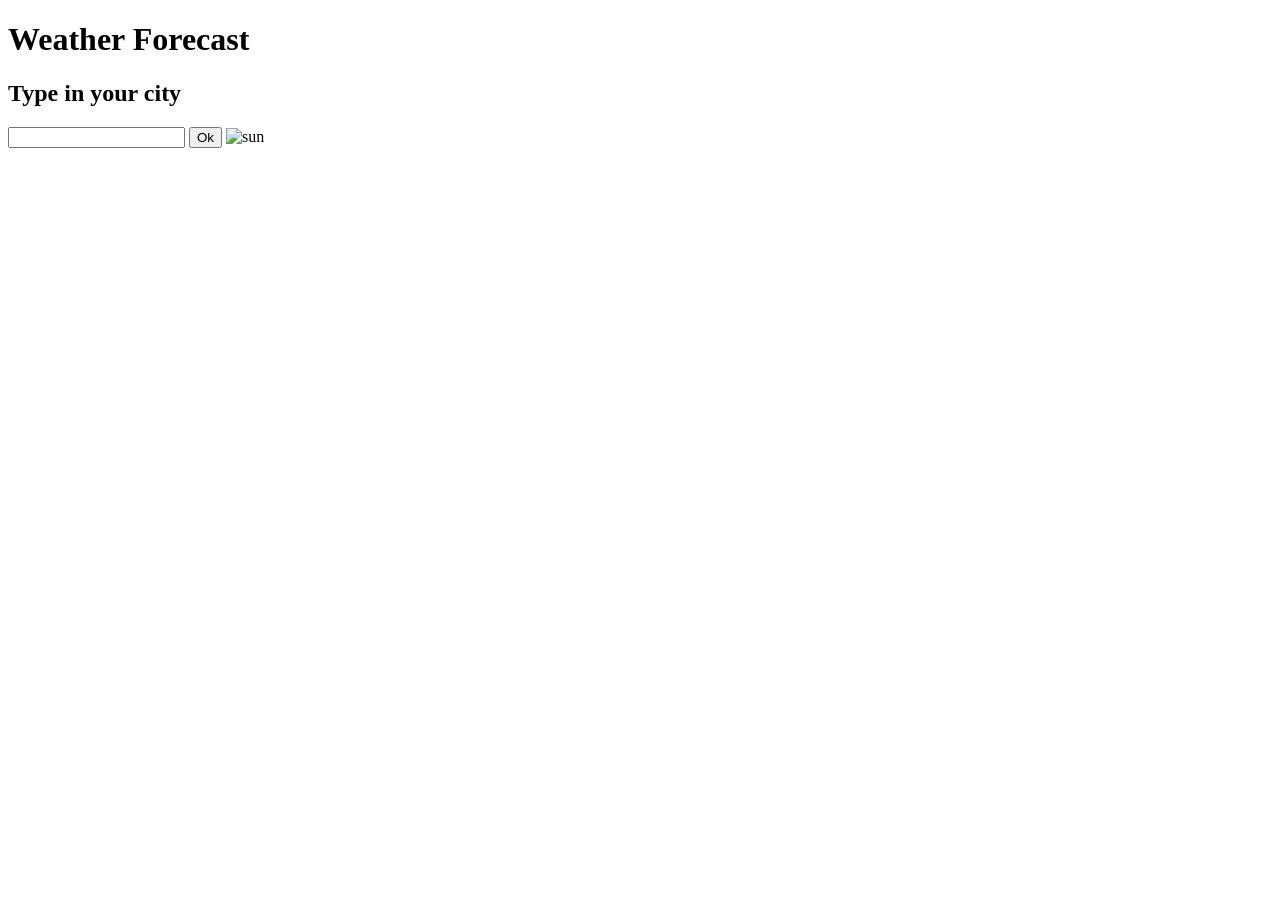
==== start.html @ e26729fb "Initialization" ====
<!DOCTYPE html>
<html lang="de">
     <head>
        <meta charset="utf-8">
        <title>Weather Forecast Starting Page</title>
    </head>
    <body>
        <header>
            <h1>Weather Forecast</h1>
        </header>
        <main>
            <h2>
                Type in your city
            </h2>
            <input type="text" id="city" name="city">
            <button>Ok</button>
            <img src="" alt="sun">

        </main>
    </body>
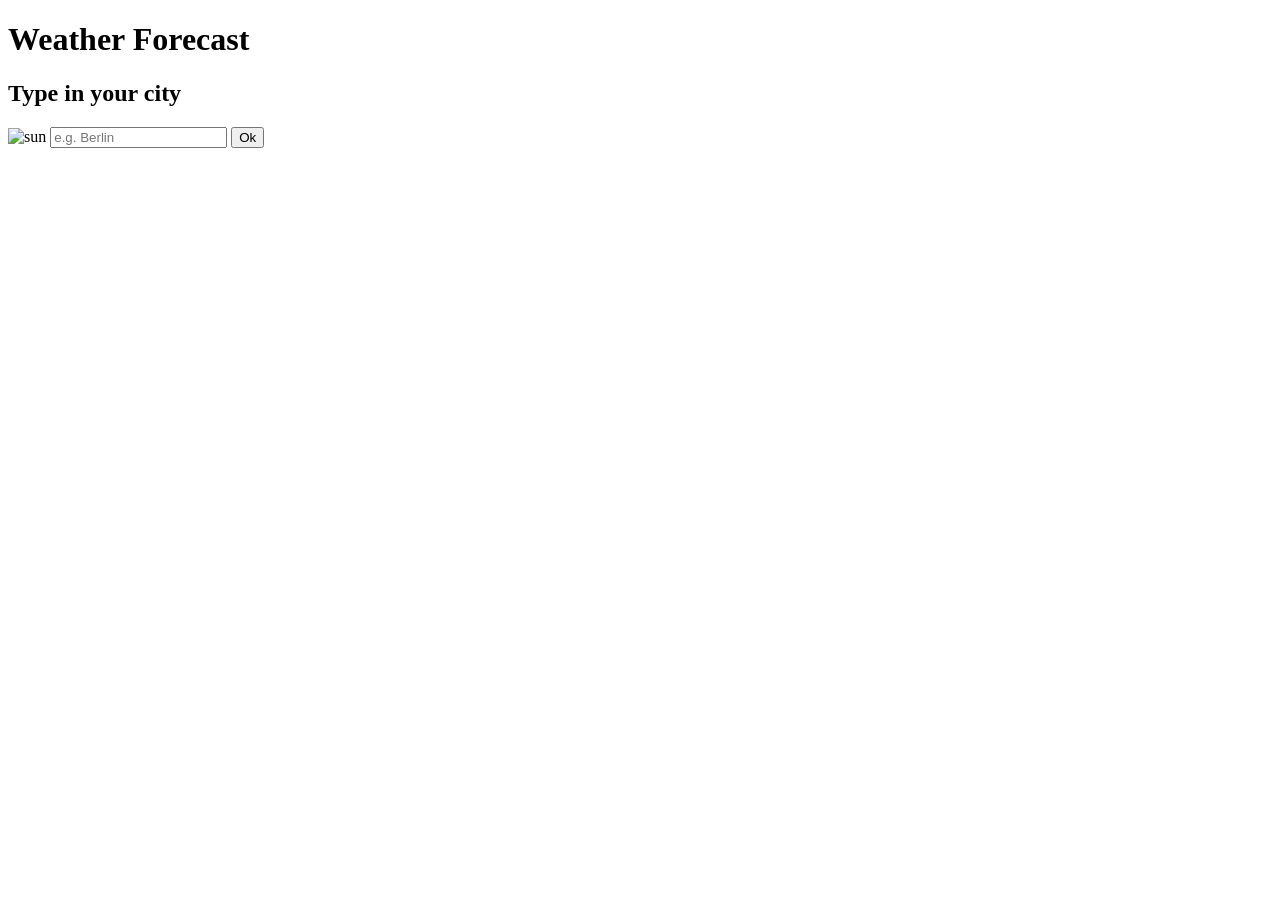
==== commit a35bd524: "API call" ====
--- a/start.html
+++ b/start.html
@@ -12,9 +12,9 @@
             <h2>
                 Type in your city
             </h2>
-            <input type="text" id="city" name="city">
+            <img src="" alt="sun">
+            <input type="text" id="city" name="city" placeholder="e.g. Berlin">
             <button>Ok</button>
-            <img src="" alt="sun">
 
         </main>
     </body>
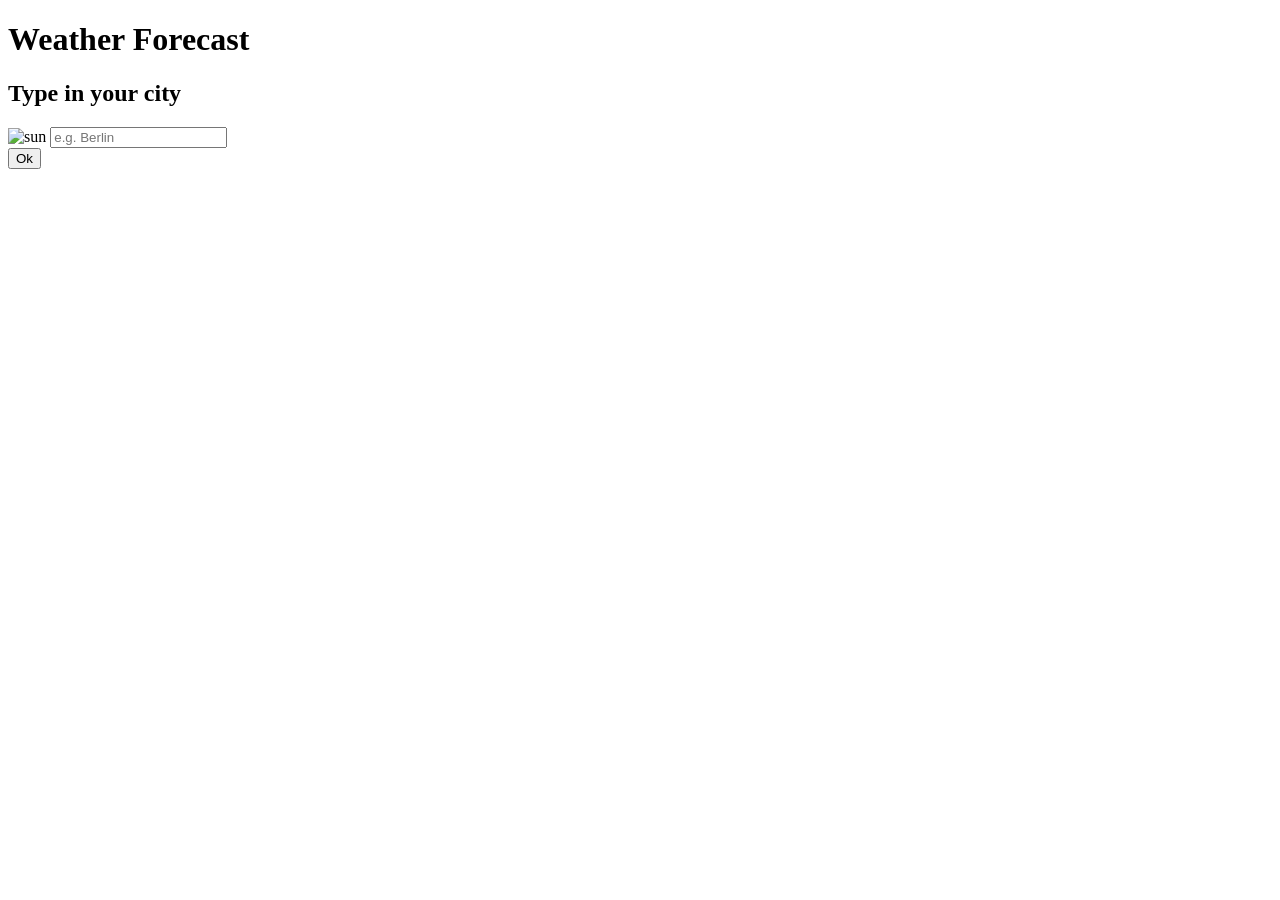
==== commit d250ced6: "make starting page functional" ====
--- a/start.html
+++ b/start.html
@@ -3,6 +3,7 @@
      <head>
         <meta charset="utf-8">
         <title>Weather Forecast Starting Page</title>
+        <script src="script.js" defer></script>
     </head>
     <body>
         <header>
@@ -14,7 +15,8 @@
             </h2>
             <img src="" alt="sun">
             <input type="text" id="city" name="city" placeholder="e.g. Berlin">
-            <button>Ok</button>
+            <div id="city-suggestions"></div>
+            <button id="search-btn">Ok</button>
 
         </main>
     </body>
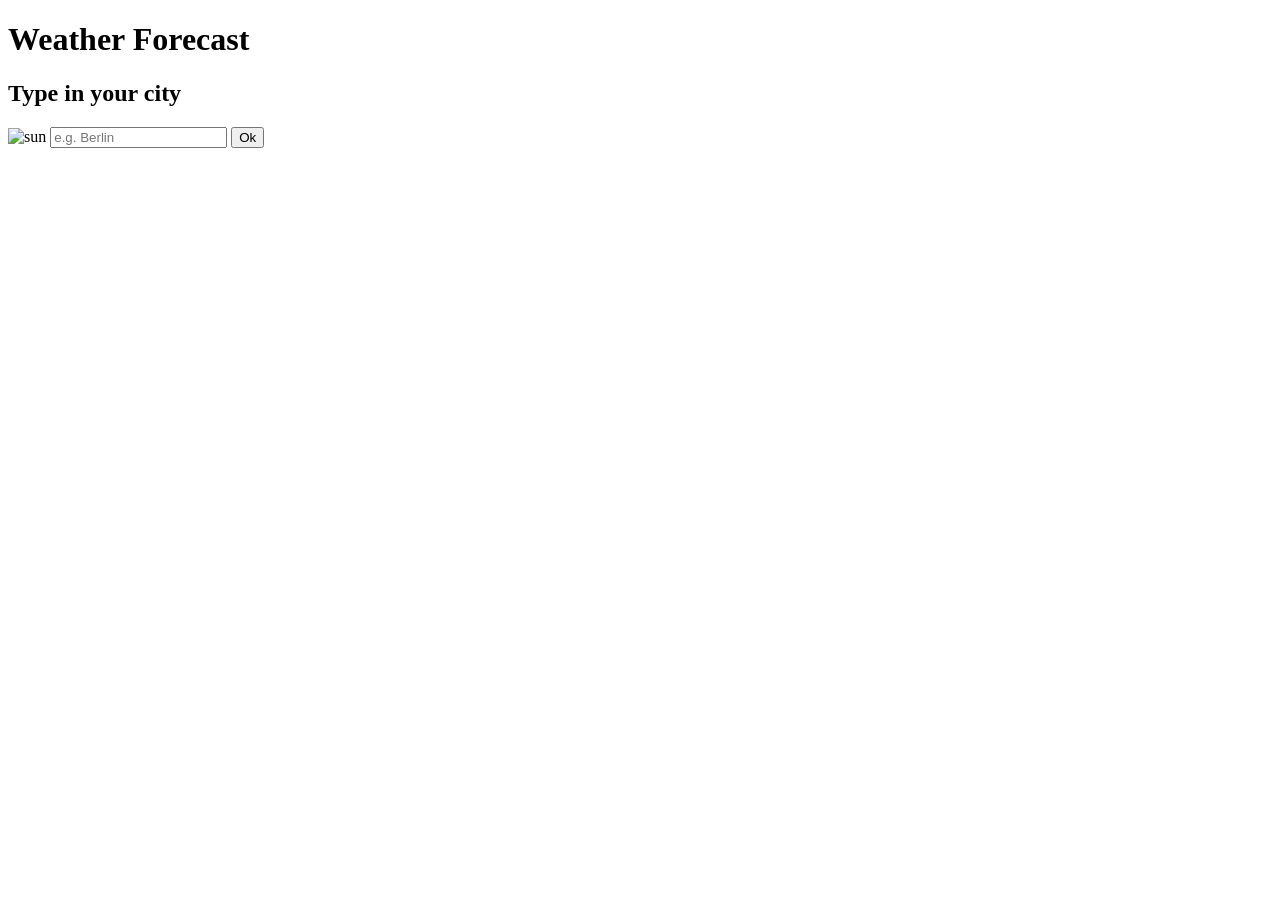
==== commit d381f1b3: "suggestions improvement" ====
--- a/start.html
+++ b/start.html
@@ -4,6 +4,7 @@
         <meta charset="utf-8">
         <title>Weather Forecast Starting Page</title>
         <script src="script.js" defer></script>
+        <link rel="stylesheet" href="style.css">
     </head>
     <body>
         <header>
@@ -14,8 +15,10 @@
                 Type in your city
             </h2>
             <img src="" alt="sun">
-            <input type="text" id="city" name="city" placeholder="e.g. Berlin">
-            <div id="city-suggestions"></div>
+            <div class="search-wrapper">
+                <input type="text" id="city" name="city" placeholder="e.g. Berlin" autocomplete="off">
+                <div id="city-suggestions"></div>
+            </div>
             <button id="search-btn">Ok</button>
 
         </main>
--- a/style.css
+++ b/style.css
@@ -0,0 +1,45 @@
+.search-wrapper {
+    position: relative;
+    display: inline-block;
+}
+
+#city-suggestions {
+    display: none;
+    position: absolute;
+    top: 100%;
+    left: 0;
+    right: 0;
+    background: #fff;
+    border: 1px solid #ddd;
+    border-radius: 8px;
+    box-shadow: 0 4px 12px rgba(0,0,0,0.15);
+    z-index: 100;
+    overflow: hidden;
+}
+
+.suggestion-item {
+    padding: 10px 14px;
+    cursor: pointer;
+    color: #333;
+}
+
+.suggestion-item:hover {
+    background: #f0f0f0;
+}
+
+#toast {
+    position: fixed;
+    top: 32px;
+    right: 32px;
+    background: #e60d0d;
+    color: #fff;
+    padding: 12px 24px;
+    border-radius: 8px;
+    opacity: 0;
+    transition: opacity 0.2s ease;
+    pointer-events: none;
+}
+
+#toast.show {
+    opacity: 1;
+}
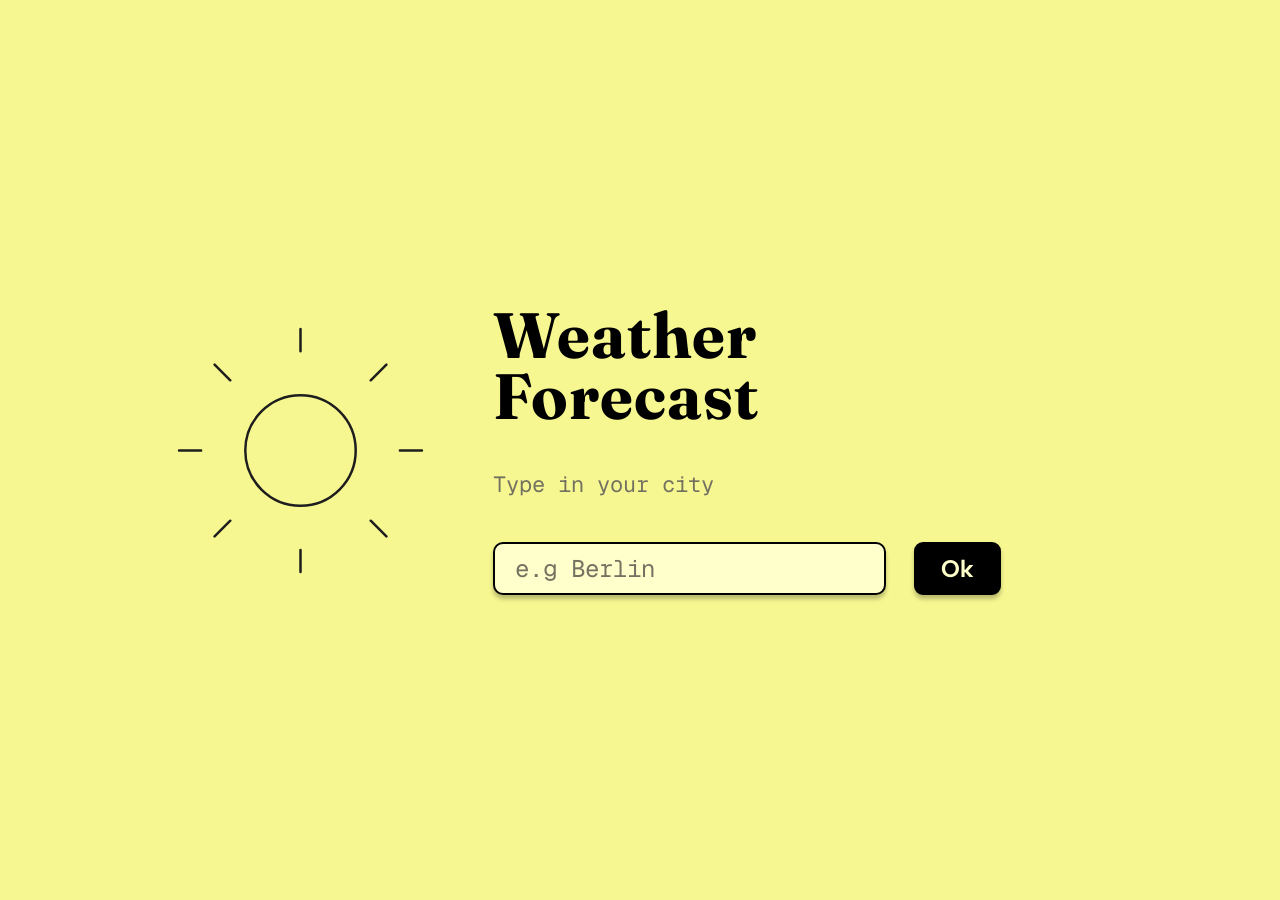
==== commit 800b71ab: "starting page layout, dynamic weather state color changes" ====
--- a/start.html
+++ b/start.html
@@ -5,21 +5,23 @@
         <title>Weather Forecast Starting Page</title>
         <script src="script.js" defer></script>
         <link rel="stylesheet" href="style.css">
+        <link rel="preconnect" href="https://fonts.googleapis.com">
+        <link rel="preconnect" href="https://fonts.gstatic.com" crossorigin>
+        <link href="https://fonts.googleapis.com/css2?family=Albert+Sans:wght@400;500;700&family=Fraunces:ital,opsz,wght@0,9..144,100..900;1,9..144,100..900&family=Geist+Mono:ital,wght@0,100..900;1,100..900&display=swap" rel="stylesheet">
     </head>
-    <body>
-        <header>
-            <h1>Weather Forecast</h1>
-        </header>
-        <main>
-            <h2>
-                Type in your city
-            </h2>
-            <img src="" alt="sun">
-            <div class="search-wrapper">
-                <input type="text" id="city" name="city" placeholder="e.g. Berlin" autocomplete="off">
-                <div id="city-suggestions"></div>
+    <body class="start-page">
+        <main class="hero">
+            <img src="icons/Sun.svg" alt="" class="hero-sun">
+            <div class="hero-text">
+                <h1 class="hero-title">Weather<br>Forecast</h1>
+                <p class="hero-subtitle">Type in your city</p>
+                <div class="hero-search">
+                    <div class="search-wrapper">
+                        <input type="text" id="city" name="city" class="hero-input" placeholder="e.g Berlin" autocomplete="off">
+                        <div id="city-suggestions"></div>
+                    </div>
+                    <button id="search-btn" type="button" class="hero-btn">Ok</button>
+                </div>
             </div>
-            <button id="search-btn">Ok</button>
-
         </main>
-    </body>+    </body></html>
--- a/style.css
+++ b/style.css
@@ -1,18 +1,151 @@
+:root {
+    --monoFont: "Geist Mono", monospace;
+    --fancyFont: "Fraunces", serif;
+    --uiFont: "Albert Sans", sans-serif;
+    --yellow-light: #ffffcb;
+    --yellow-bg: #f7f791;
+    --grey: #7f7f7f;
+    --dark-grey: #676767;
+    --light-orange: rgba(245, 168, 74, 0.7);
+    --hero-grey: #737160;
+
+    /* ── Weather-state theme (overridden per .theme-* below) ── */
+    --bg: var(--yellow-bg);
+    --surface: var(--yellow-light);
+    --accent-selected: var(--light-orange);
+    --bar-color: rgba(245, 168, 74, 0.65);
+    --bar-color-active: rgb(240, 149, 38);
+    --bar-color-hover: rgba(245, 168, 74, 1);
+    --tooltip-bg: var(--light-orange);
+}
+
+body.theme-rainy {
+    --bg: #b0d7ff;
+    --surface: #dbedff;
+    --accent-selected: rgba(176, 151, 236, 0.48);
+    --bar-color: rgba(176, 151, 236, 0.48);
+    --bar-color-active: rgb(86, 50, 172);
+    --bar-color-hover: rgba(86, 50, 172, 0.75);
+    --tooltip-bg: rgba(86, 50, 172, 0.36);
+}
+
+body.theme-cloudy {
+    --bg: #ccd2da;
+    --surface: #e9eef3;
+    --accent-selected: rgba(108, 134, 167, 0.51);
+    --bar-color: rgba(80, 128, 190, 0.35);
+    --bar-color-active: rgb(80, 128, 190);
+    --bar-color-hover: rgba(80, 128, 190, 0.8);
+    --tooltip-bg: rgba(80, 128, 190, 0.35);
+}
+
+body.theme-snowy {
+    --bg: #dcf2ff;
+    --surface: #f6fcff;
+    --accent-selected: rgba(89, 232, 251, 0.45);
+    --bar-color: rgba(89, 232, 251, 0.45);
+    --bar-color-active: rgb(89, 232, 251);
+    --bar-color-hover: rgba(89, 232, 251, 0.8);
+    --tooltip-bg: rgba(89, 232, 251, 0.45);
+}
+
+body.theme-stormy {
+    --bg: #bea2ff;
+    --surface: #e2d4ff;
+    --accent-selected: rgba(205, 46, 67, 0.46);
+    --bar-color: rgba(205, 46, 67, 0.46);
+    --bar-color-active: rgb(205, 46, 67);
+    --bar-color-hover: rgba(205, 46, 67, 0.8);
+    --tooltip-bg: rgba(205, 46, 67, 0.46);
+}
+
+body.theme-partly-cloudy {
+    --bg: #e7e9ae;
+    --surface: #f8fce3;
+    --accent-selected: rgba(223, 152, 105, 0.43);
+    --bar-color: rgba(223, 152, 105, 0.43);
+    --bar-color-active: rgb(223, 152, 105);
+    --bar-color-hover: rgba(223, 152, 105, 0.8);
+    --tooltip-bg: rgba(223, 152, 105, 0.43);
+}
+
+* {
+    margin: 0;
+    padding: 0;
+    box-sizing: border-box;
+}
+
+body {
+    background-color: var(--bg);
+    padding: 40px 80px;
+    font-family: var(--monoFont);
+    transition: background-color 0.4s ease;
+}
+
+/* ── Header ── */
+header {
+    display: flex;
+    align-items: center;
+    gap: 24px;
+    margin-bottom: 28px;
+}
+
+.back-btn {
+    width: 57px;
+    height: 57px;
+    border-radius: 50%;
+    background: var(--surface);
+    border: 1.5px solid #000;
+    box-shadow: 0 4px 4px rgba(0, 0, 0, 0.4);
+    display: flex;
+    align-items: center;
+    justify-content: center;
+    font-size: 1.4rem;
+    flex-shrink: 0;
+    text-decoration: none;
+    color: #000;
+    transition: background-color 0.4s ease;
+}
+
+h1 {
+    font-family: var(--fancyFont);
+    font-weight: 600;
+    font-size: 3rem;
+    font-variation-settings: "SOFT" 0, "WONK" 1;
+    flex: 1;
+}
+
+#new-city {
+    background: var(--surface) url("icons/magnifying_glas.svg") no-repeat 20px center;
+    background-size: 18px 18px;
+    border: 2px solid #000;
+    border-radius: 999px;
+    box-shadow: 0 4px 4px rgba(0, 0, 0, 0.4);
+    padding: 0 24px 0 48px;
+    height: 57px;
+    width: 280px;
+    font-family: var(--monoFont);
+    font-size: 0.95rem;
+    color: var(--grey);
+    outline: none;
+    transition: background-color 0.4s ease;
+}
+
+/* ── Suggestions ── */
 .search-wrapper {
     position: relative;
-    display: inline-block;
 }
 
 #city-suggestions {
     display: none;
     position: absolute;
-    top: 100%;
+    top: calc(100% + 4px);
     left: 0;
     right: 0;
     background: #fff;
     border: 1px solid #ddd;
     border-radius: 8px;
-    box-shadow: 0 4px 12px rgba(0,0,0,0.15);
+    box-shadow: 0 4px 12px rgba(0, 0, 0, 0.15);
     z-index: 100;
     overflow: hidden;
 }
@@ -21,12 +154,285 @@
     padding: 10px 14px;
     cursor: pointer;
     color: #333;
+    font-family: var(--monoFont);
+    font-size: 0.9rem;
 }
 
 .suggestion-item:hover {
     background: #f0f0f0;
 }
 
+/* ── Main layout ── */
+.layout {
+    display: flex;
+    gap: 20px;
+    align-items: stretch;
+}
+
+/* ── Weather card ── */
+.weather-card {
+    flex: 1;
+    min-width: 0;
+    background: var(--surface);
+    border: 2px solid #000;
+    border-radius: 15px;
+    filter: drop-shadow(0 4px 2px rgba(0, 0, 0, 0.25));
+    padding: 32px 40px 40px;
+    transition: background-color 0.4s ease;
+}
+
+.weather-date-block {
+    margin-bottom: 10px;
+}
+
+#date {
+    font-family: var(--monoFont);
+    font-size: 1.1rem;
+    color: var(--grey);
+    margin-bottom: 2px;
+}
+
+.weekday-row {
+    display: flex;
+    align-items: baseline;
+    gap: 16px;
+}
+
+#week-day {
+    font-family: var(--fancyFont);
+    font-size: 3rem;
+    font-weight: 400;
+    font-variation-settings: "SOFT" 0, "WONK" 1;
+}
+
+#weather-state {
+    font-family: var(--monoFont);
+    font-size: 1.5rem;
+    color: var(--grey);
+}
+
+/* ── Weather main row ── */
+.weather-main {
+    display: flex;
+    align-items: center;
+    margin-bottom: 15px;
+}
+
+.weather-left {
+    display: flex;
+    align-items: center;
+    gap: 20px;
+    flex: 3;
+}
+
+#weather-icon {
+    width: 110px;
+    height: 110px;
+    object-fit: contain;
+    flex-shrink: 0;
+}
+
+#current-temp {
+    font-family: var(--fancyFont);
+    font-size: 3rem;
+    font-weight: 400;
+    font-variation-settings: "SOFT" 0, "WONK" 1;
+    margin-bottom: 6px;
+}
+
+.max-min-temps {
+    display: flex;
+    align-items: baseline;
+    gap: 10px;
+    color: var(--grey);
+}
+
+#max-temp {
+    font-family: var(--monoFont);
+    font-size: 1.8rem;
+}
+
+#max-temp.headline {
+    font-family: var(--fancyFont);
+    font-size: 3rem;
+    color: #000;
+}
+
+#min-temp {
+    font-family: var(--monoFont);
+    font-size: 1.6rem;
+}
+
+.chart-wrapper {
+    position: relative;
+}
+
+#temp-chart {
+      max-height: 250px;
+  }
+
+.chart-tooltip {
+    position: absolute;
+    left: 0;
+    top: 0;
+    transform: translate(-50%, -100%);
+    background: var(--tooltip-bg);
+    border-radius: 6px;
+    padding: 1px 8px 6px;
+    pointer-events: none;
+    opacity: 0;
+    transition: opacity 0.1s ease, left 0.08s ease, top 0.08s ease, background-color 0.4s ease;
+    z-index: 5;
+}
+
+.chart-tooltip.show {
+    opacity: 1;
+}
+
+.chart-tooltip::after {
+    content: "";
+    position: absolute;
+    bottom: -8px;
+    left: 50%;
+    transform: translateX(-50%);
+    width: 0;
+    height: 0;
+    border-left: 8px solid transparent;
+    border-right: 8px solid transparent;
+    border-top: 8px solid var(--tooltip-bg);
+    transition: border-top-color 0.4s ease;
+}
+
+.chart-tooltip-time {
+    display: block;
+    font-family: var(--monoFont);
+    font-size: 11px;
+    letter-spacing: -0.66px;
+    line-height: 18px;
+    color: var(--dark-grey);
+    white-space: nowrap;
+    text-align: center;
+}
+
+.chart-tooltip-temp {
+    display: block;
+    font-family: var(--monoFont);
+    font-size: 18px;
+    line-height: 18px;
+    color: #000;
+    white-space: nowrap;
+    text-align: center;
+}
+
+
+.weather-divider {
+    width: 1px;
+    height: 150px;
+    background: rgba(0, 0, 0, 0.25);
+    flex-shrink: 0;
+    margin: 0 36px;
+}
+
+/* ── Weather indicators ── */
+.weather-indicators {
+    flex: 2;
+    display: flex;
+    flex-direction: column;
+    gap: 24px;
+}
+
+.indicator-row {
+    display: flex;
+    align-items: baseline;
+    gap: 16px;
+}
+
+.indicator-label {
+    font-family: var(--monoFont);
+    font-size: 1rem;
+    color: var(--dark-grey);
+    width: 100px;
+    flex-shrink: 0;
+}
+
+.indicator-value {
+    font-family: var(--fancyFont);
+    font-size: 1.6rem;
+    font-variation-settings: "SOFT" 0, "WONK" 1;
+}
+
+.chart-label {
+    font-family: var(--monoFont);
+    font-size: 1rem;
+    color: var(--grey);
+    letter-spacing: 0.03em;
+    margin-bottom: 25px;
+}
+
+/* ── Forecast sidebar ── */
+.forecast-sidebar {
+    display: flex;
+    flex-direction: column;
+    gap: 8px;
+    width: 280px;
+    flex-shrink: 0;
+}
+
+.forecast-card {
+    background: var(--surface);
+    border: 2px solid #000;
+    border-radius: 10px;
+    padding: 14px 20px;
+    display: flex;
+    flex: 1;
+    align-items: center;
+    gap: 12px;
+    box-shadow: 0 4px 4px rgba(0, 0, 0, 0.4);
+    min-height: 70px;
+    cursor: pointer;
+    transition: background-color 0.4s ease;
+}
+
+.forecast-card.selected {
+    background: var(--accent-selected);
+}
+
+.forecast-card img {
+    width: 30px;
+    height: 30px;
+    object-fit: contain;
+    flex-shrink: 0;
+    margin-left: 18px;
+}
+
+.fc-day {
+    font-family: var(--fancyFont);
+    font-size: 1.8rem;
+    font-variation-settings: "SOFT" 0, "WONK" 1;
+    width: 44px;
+    flex-shrink: 0;
+}
+
+.fc-temps {
+    display: flex;
+    align-items: baseline;
+    gap: 6px;
+    margin-left: auto;
+}
+
+.fc-high {
+    font-family: var(--fancyFont);
+    font-size: 1.6rem;
+    font-variation-settings: "SOFT" 0, "WONK" 1;
+}
+
+.fc-low {
+    font-family: var(--monoFont);
+    font-size: 1.1rem;
+    color: #6b6b6b;
+}
+
+/* ── Toast ── */
 #toast {
     position: fixed;
     top: 32px;
@@ -35,11 +441,106 @@
     color: #fff;
     padding: 12px 24px;
     border-radius: 8px;
+    font-family: var(--monoFont);
     opacity: 0;
     transition: opacity 0.2s ease;
     pointer-events: none;
+    z-index: 999;
 }
 
 #toast.show {
     opacity: 1;
+}
+
+/* ── Start / landing page ── */
+body.start-page {
+    min-height: 100vh;
+    display: flex;
+    align-items: center;
+    justify-content: center;
+    padding: 40px;
+}
+
+.hero {
+    display: flex;
+    align-items: center;
+    gap: 60px;
+    max-width: 1100px;
+    width: 100%;
+    flex-wrap: wrap;
+    margin-left: clamp(0px, 10vw, 150px);
+}
+
+.hero-sun {
+    width: 265px;
+    height: 265px;
+    flex-shrink: 0;
+}
+
+.hero-text {
+    display: flex;
+    flex-direction: column;
+    gap: 44px;
+    max-width: 528px;
+    min-width: 280px;
+}
+
+.hero-title {
+    font-family: var(--fancyFont);
+    font-weight: 700;
+    font-size: clamp(36px, 5vw, 68px);
+    line-height: 0.94;
+    letter-spacing: 1px;
+    color: #000;
+    margin: 0;
+}
+
+.hero-subtitle {
+    font-family: var(--monoFont);
+    font-weight: 400;
+    font-size: clamp(16px, 1.8vw, 22px);
+    color: var(--hero-grey);
+    margin: 0;
+}
+
+.hero-search {
+    display: flex;
+    align-items: center;
+    gap: 28px;
+    flex-wrap: wrap;
+}
+
+.hero-input {
+    background: var(--yellow-light);
+    border: 2px solid #000;
+    border-radius: 10px;
+    box-shadow: 0 4px 4px rgba(0, 0, 0, 0.25);
+    height: 53px;
+    width: 393px;
+    max-width: 100%;
+    padding: 0 20px;
+    font-family: var(--monoFont);
+    font-size: 24px;
+    color: #000;
+    outline: none;
+}
+
+.hero-input::placeholder {
+    color: var(--hero-grey);
+    opacity: 1;
+}
+
+.hero-btn {
+    background: #000;
+    border: 2px solid #000;
+    border-radius: 9px;
+    box-shadow: 0 4px 4px rgba(0, 0, 0, 0.25);
+    height: 53px;
+    width: 87px;
+    font-family: var(--uiFont);
+    font-size: 24px;
+    font-weight: 700;
+    color: var(--yellow-light);
+    cursor: pointer;
+    flex-shrink: 0;
 }
